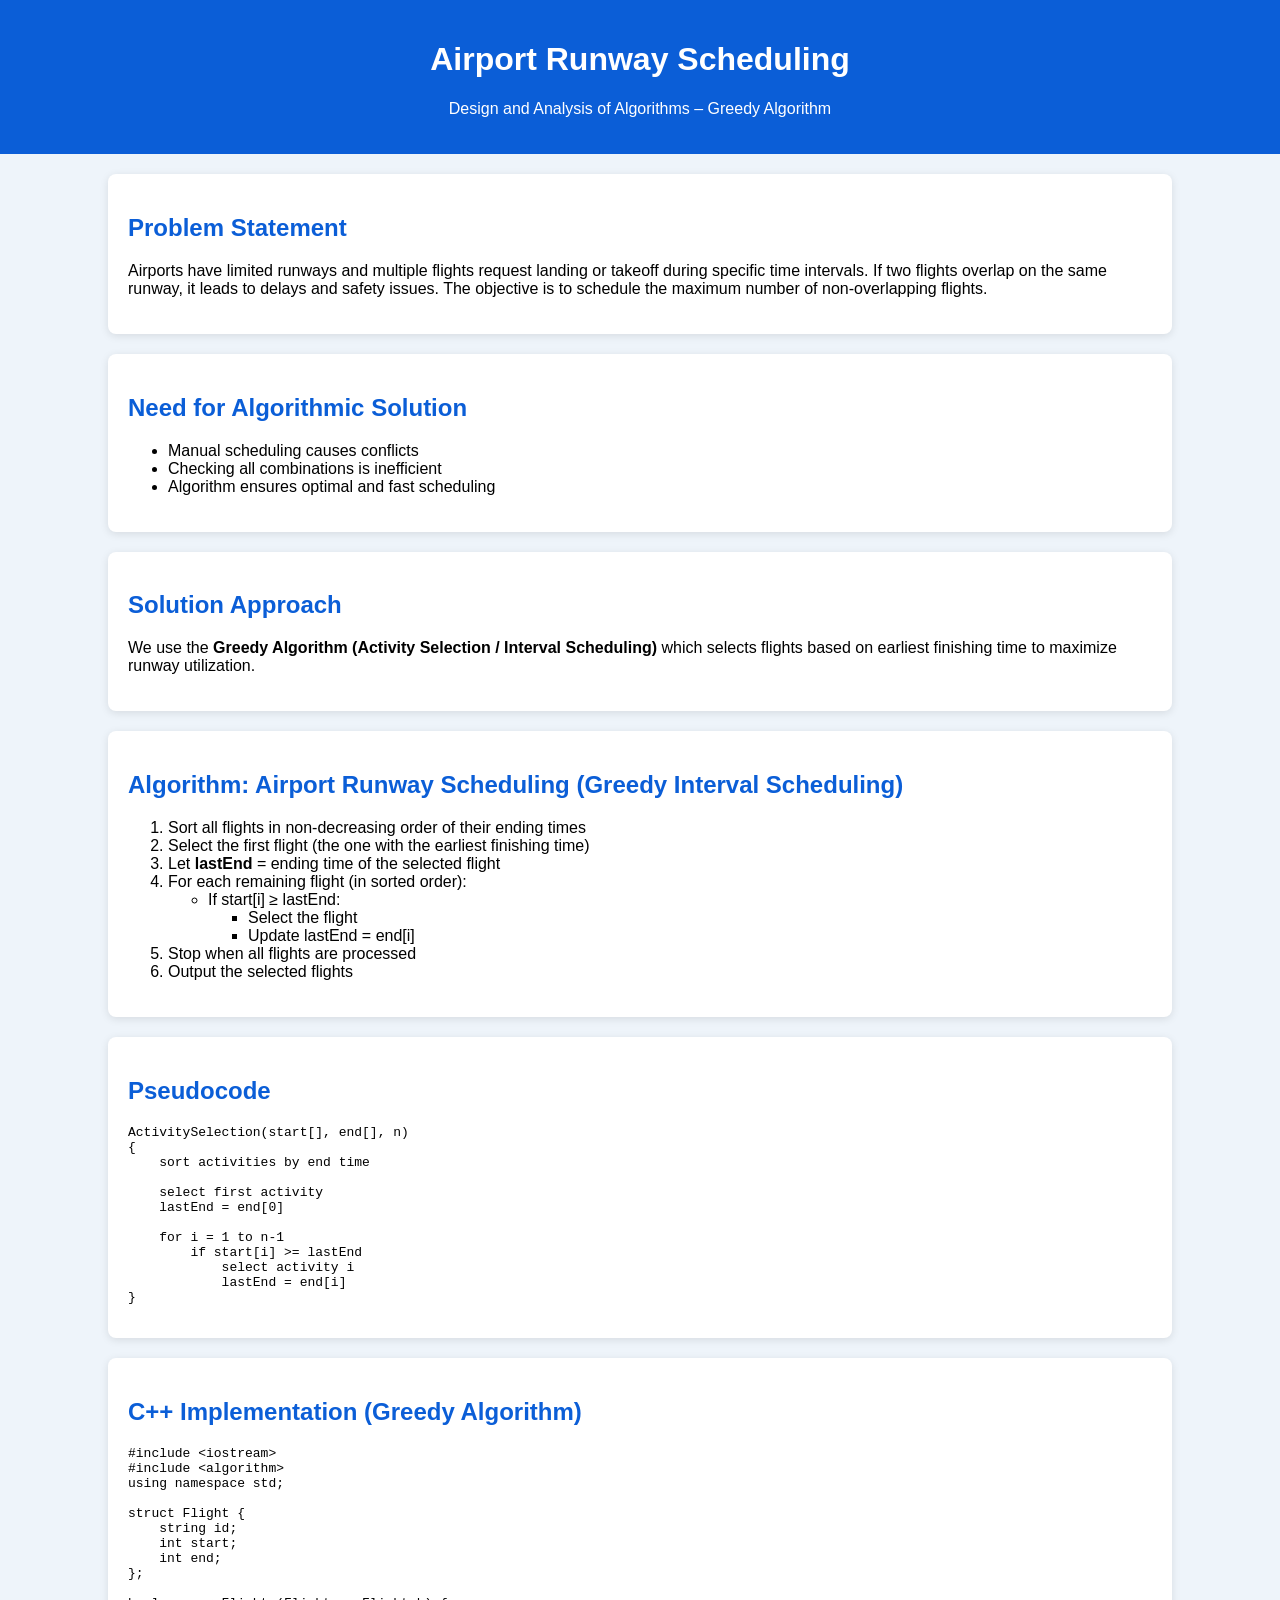
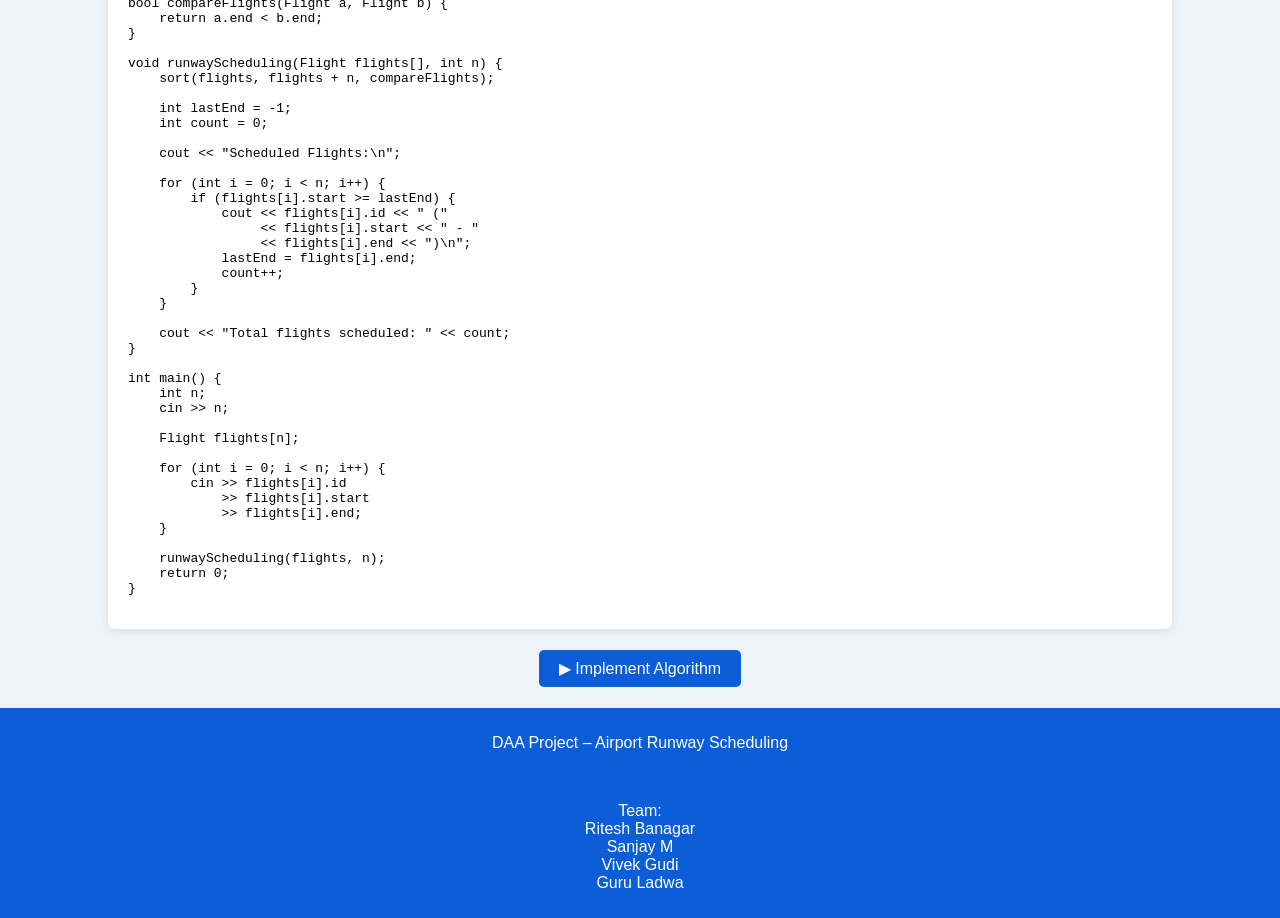
==== index.html @ 49b4f1ac "Add files via upload" ====
<!DOCTYPE html>
<html lang="en">
<head>
    <meta charset="UTF-8">
    <title>Airport Runway Scheduling</title>
    <link rel="stylesheet" href="style.css">
</head>
<body>

<header>
    <h1>Airport Runway Scheduling</h1>
    <p>Design and Analysis of Algorithms – Greedy Algorithm</p>
</header>

<section class="card">
    <h2>Problem Statement</h2>
    <p>
        Airports have limited runways and multiple flights request landing or takeoff during specific
        time intervals. If two flights overlap on the same runway, it leads to delays and safety issues.
        The objective is to schedule the maximum number of non-overlapping flights.
    </p>
</section>

<section class="card">
    <h2>Need for Algorithmic Solution</h2>
    <ul>
        <li>Manual scheduling causes conflicts</li>
        <li>Checking all combinations is inefficient</li>
        <li>Algorithm ensures optimal and fast scheduling</li>
    </ul>
</section>

<section class="card">
    <h2>Solution Approach</h2>
    <p>
        We use the <b>Greedy Algorithm (Activity Selection / Interval Scheduling)</b> which selects
        flights based on earliest finishing time to maximize runway utilization.
    </p>
</section>

<section class="card">
    <h2>Algorithm: Airport Runway Scheduling (Greedy Interval Scheduling)</h2>
    <ol>
        <li>Sort all flights in non-decreasing order of their ending times</li>
        <li>Select the first flight (the one with the earliest finishing time)</li>
        <li>Let <b>lastEnd</b> = ending time of the selected flight</li>
        <li>For each remaining flight (in sorted order):</li>
        <ul>
            <li>If start[i] ≥ lastEnd:</li>
            <ul>
                <li>Select the flight</li>
                <li>Update lastEnd = end[i]</li>
            </ul>
        </ul>
        <li>Stop when all flights are processed</li>
        <li>Output the selected flights</li>
    </ol>
</section>

<section class="card">
    <h2>Pseudocode</h2>
<pre>
ActivitySelection(start[], end[], n)
{
    sort activities by end time

    select first activity
    lastEnd = end[0]

    for i = 1 to n-1
        if start[i] >= lastEnd
            select activity i
            lastEnd = end[i]
}
</pre>
</section>

<section class="card">
    <h2>C++ Implementation (Greedy Algorithm)</h2>
<pre>
#include &lt;iostream&gt;
#include &lt;algorithm&gt;
using namespace std;

struct Flight {
    string id;
    int start;
    int end;
};

bool compareFlights(Flight a, Flight b) {
    return a.end &lt; b.end;
}

void runwayScheduling(Flight flights[], int n) {
    sort(flights, flights + n, compareFlights);

    int lastEnd = -1;
    int count = 0;

    cout &lt;&lt; "Scheduled Flights:\n";

    for (int i = 0; i &lt; n; i++) {
        if (flights[i].start &gt;= lastEnd) {
            cout &lt;&lt; flights[i].id &lt;&lt; " (" 
                 &lt;&lt; flights[i].start &lt;&lt; " - " 
                 &lt;&lt; flights[i].end &lt;&lt; ")\n";
            lastEnd = flights[i].end;
            count++;
        }
    }

    cout &lt;&lt; "Total flights scheduled: " &lt;&lt; count;
}

int main() {
    int n;
    cin &gt;&gt; n;

    Flight flights[n];

    for (int i = 0; i &lt; n; i++) {
        cin &gt;&gt; flights[i].id
            &gt;&gt; flights[i].start
            &gt;&gt; flights[i].end;
    }

    runwayScheduling(flights, n);
    return 0;
}
</pre>
</section>

<div class="center">
    <a href="scheduler.html" class="btn">▶ Implement Algorithm</a>
</div>

<footer>
    <p>DAA Project – Airport Runway Scheduling</p><br>
    <p>Team: <br>Ritesh Banagar<br>
             Sanjay M  <br>
             Vivek Gudi<br>
             Guru Ladwa<br>
     </p>        
</footer>

</body>
</html>
---- style.css ----
body {
    font-family: Arial, sans-serif;
    background: #eef4fa;
    margin: 0;
}

header {
    background: #0b5ed7;
    color: white;
    padding: 20px;
    text-align: center;
}

.card {
    background: white;
    margin: 20px auto;
    padding: 20px;
    width: 80%;
    border-radius: 8px;
    box-shadow: 0 2px 8px rgba(0,0,0,0.1);
}

h2 {
    color: #0b5ed7;
}

input, button {
    padding: 8px;
    margin: 5px;
}

button {
    background: #198754;
    color: white;
    border: none;
    cursor: pointer;
    border-radius: 5px;
}

button:hover {
    background: #146c43;
}

.btn {
    background: #0b5ed7;
    padding: 10px 20px;
    color: white;
    text-decoration: none;
    border-radius: 5px;
}

.center {
    text-align: center;
    margin: 30px;
}

footer {
    background: #0b5ed7;
    color: white;
    text-align: center;
    padding: 10px;
}
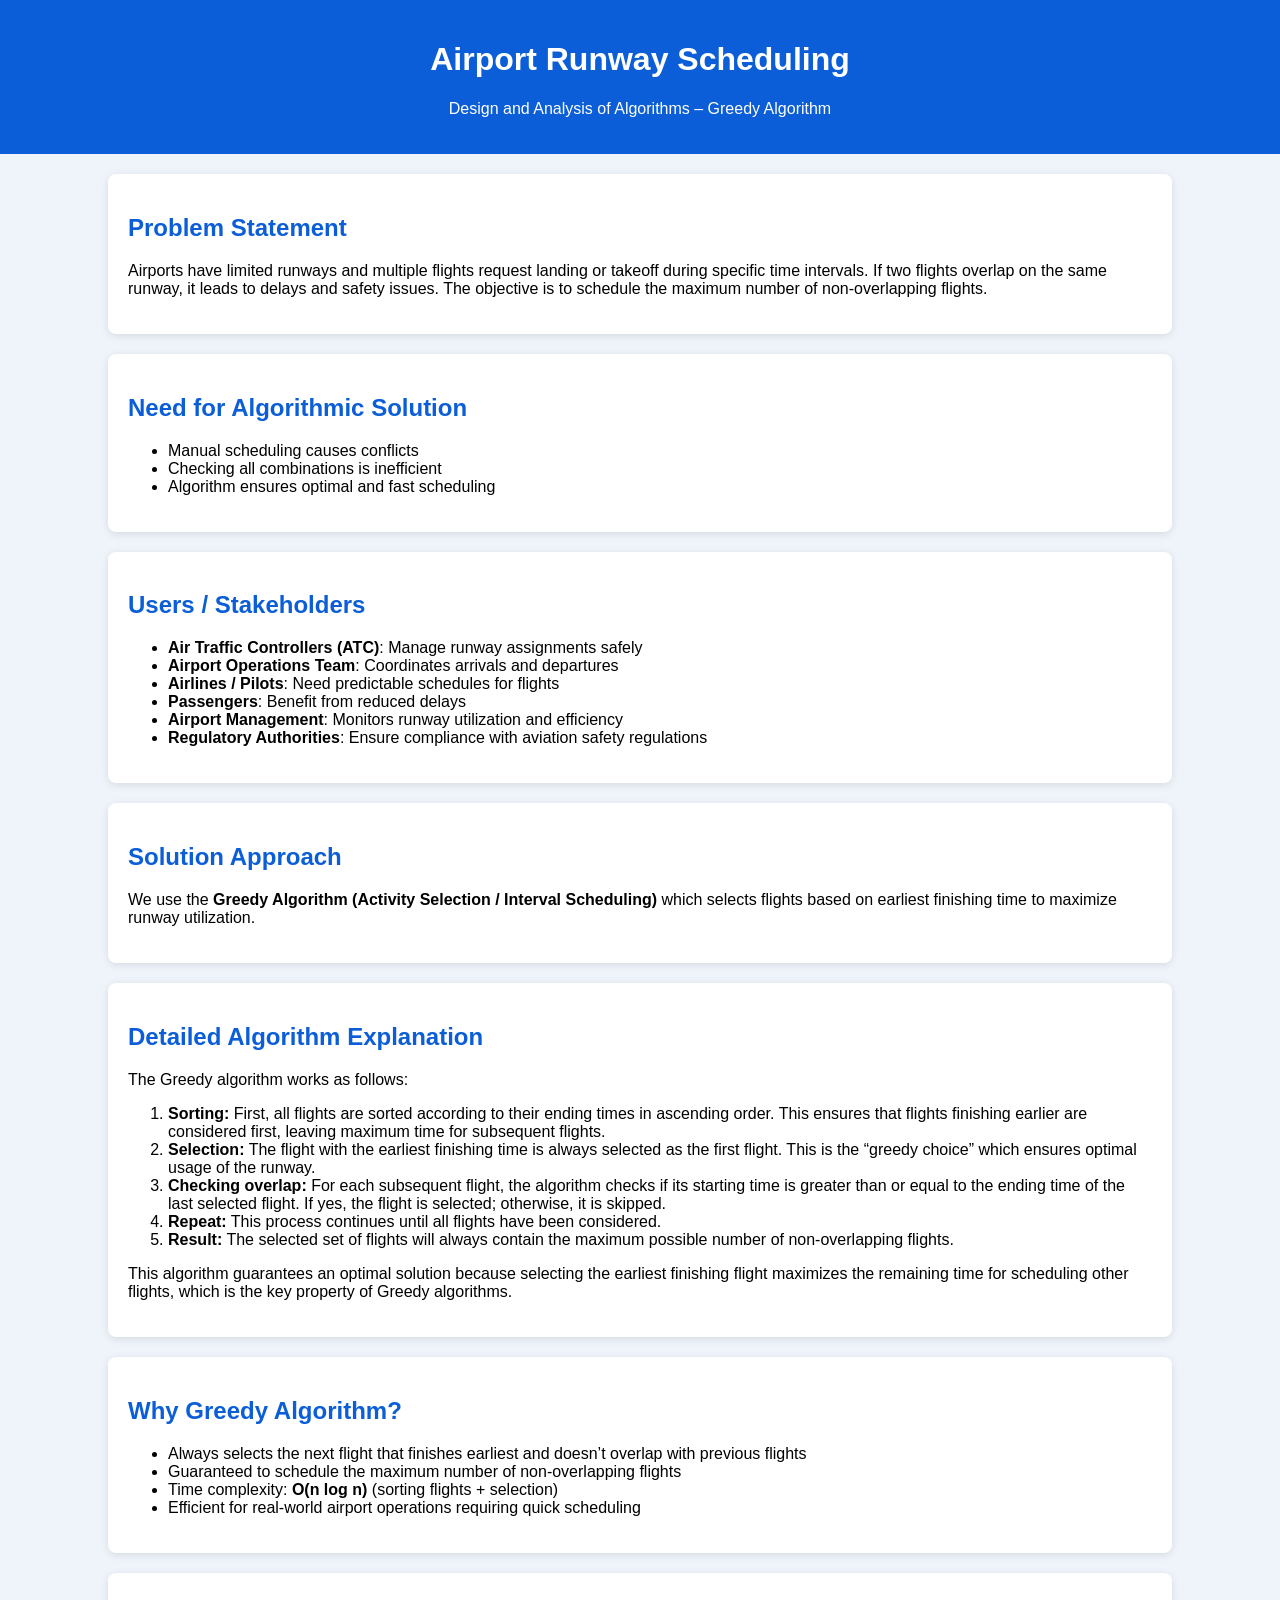
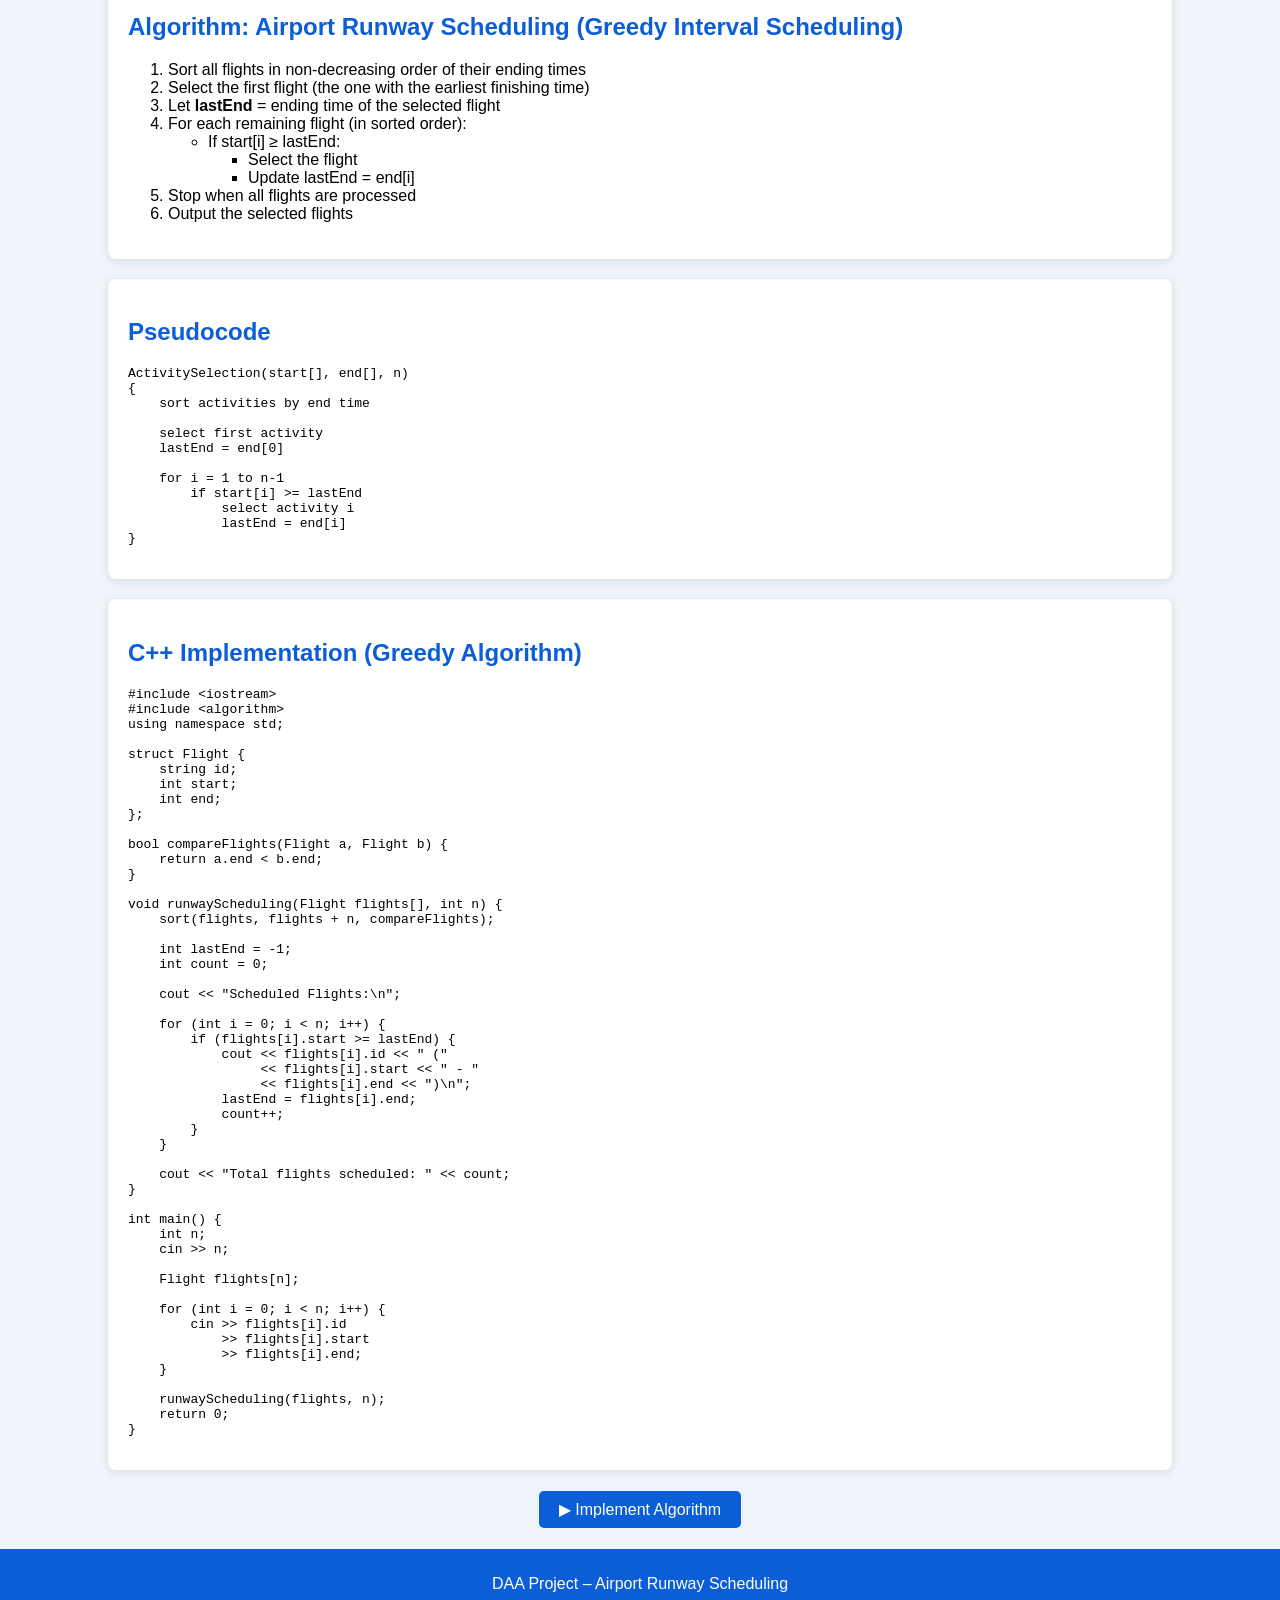
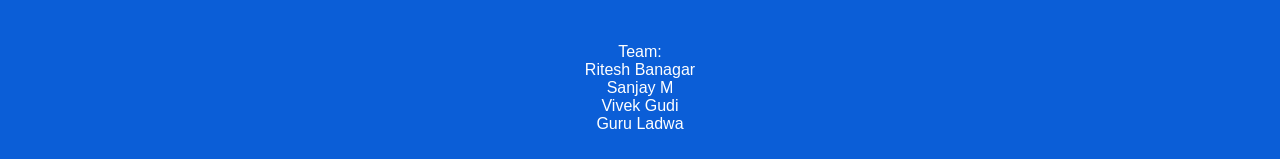
==== commit 19fdf447: "Add files via upload" ====
--- a/index.html
+++ b/index.html
@@ -31,11 +31,64 @@
 </section>
 
 <section class="card">
+    <h2>Users / Stakeholders</h2>
+    <ul>
+        <li><b>Air Traffic Controllers (ATC)</b>: Manage runway assignments safely</li>
+        <li><b>Airport Operations Team</b>: Coordinates arrivals and departures</li>
+        <li><b>Airlines / Pilots</b>: Need predictable schedules for flights</li>
+        <li><b>Passengers</b>: Benefit from reduced delays</li>
+        <li><b>Airport Management</b>: Monitors runway utilization and efficiency</li>
+        <li><b>Regulatory Authorities</b>: Ensure compliance with aviation safety regulations</li>
+    </ul>
+</section>
+
+<section class="card">
     <h2>Solution Approach</h2>
     <p>
         We use the <b>Greedy Algorithm (Activity Selection / Interval Scheduling)</b> which selects
         flights based on earliest finishing time to maximize runway utilization.
     </p>
+</section>
+
+<section class="card">
+    <h2>Detailed Algorithm Explanation</h2>
+    <p>
+        The Greedy algorithm works as follows:
+    </p>
+    <ol>
+        <li>
+            <b>Sorting:</b> First, all flights are sorted according to their ending times in ascending order. 
+            This ensures that flights finishing earlier are considered first, leaving maximum time for subsequent flights.
+        </li>
+        <li>
+            <b>Selection:</b> The flight with the earliest finishing time is always selected as the first flight. 
+            This is the “greedy choice” which ensures optimal usage of the runway.
+        </li>
+        <li>
+            <b>Checking overlap:</b> For each subsequent flight, the algorithm checks if its starting time is greater than 
+            or equal to the ending time of the last selected flight. If yes, the flight is selected; otherwise, it is skipped.
+        </li>
+        <li>
+            <b>Repeat:</b> This process continues until all flights have been considered.
+        </li>
+        <li>
+            <b>Result:</b> The selected set of flights will always contain the maximum possible number of non-overlapping flights.
+        </li>
+    </ol>
+    <p>
+        This algorithm guarantees an optimal solution because selecting the earliest finishing flight maximizes the remaining 
+        time for scheduling other flights, which is the key property of Greedy algorithms.
+    </p>
+</section>
+
+<section class="card">
+    <h2>Why Greedy Algorithm?</h2>
+    <ul>
+        <li>Always selects the next flight that finishes earliest and doesn’t overlap with previous flights</li>
+        <li>Guaranteed to schedule the maximum number of non-overlapping flights</li>
+        <li>Time complexity: <b>O(n log n)</b> (sorting flights + selection)</li>
+        <li>Efficient for real-world airport operations requiring quick scheduling</li>
+    </ul>
 </section>
 
 <section class="card">
@@ -147,3 +200,4 @@
 </body>
 </html>
 
+
